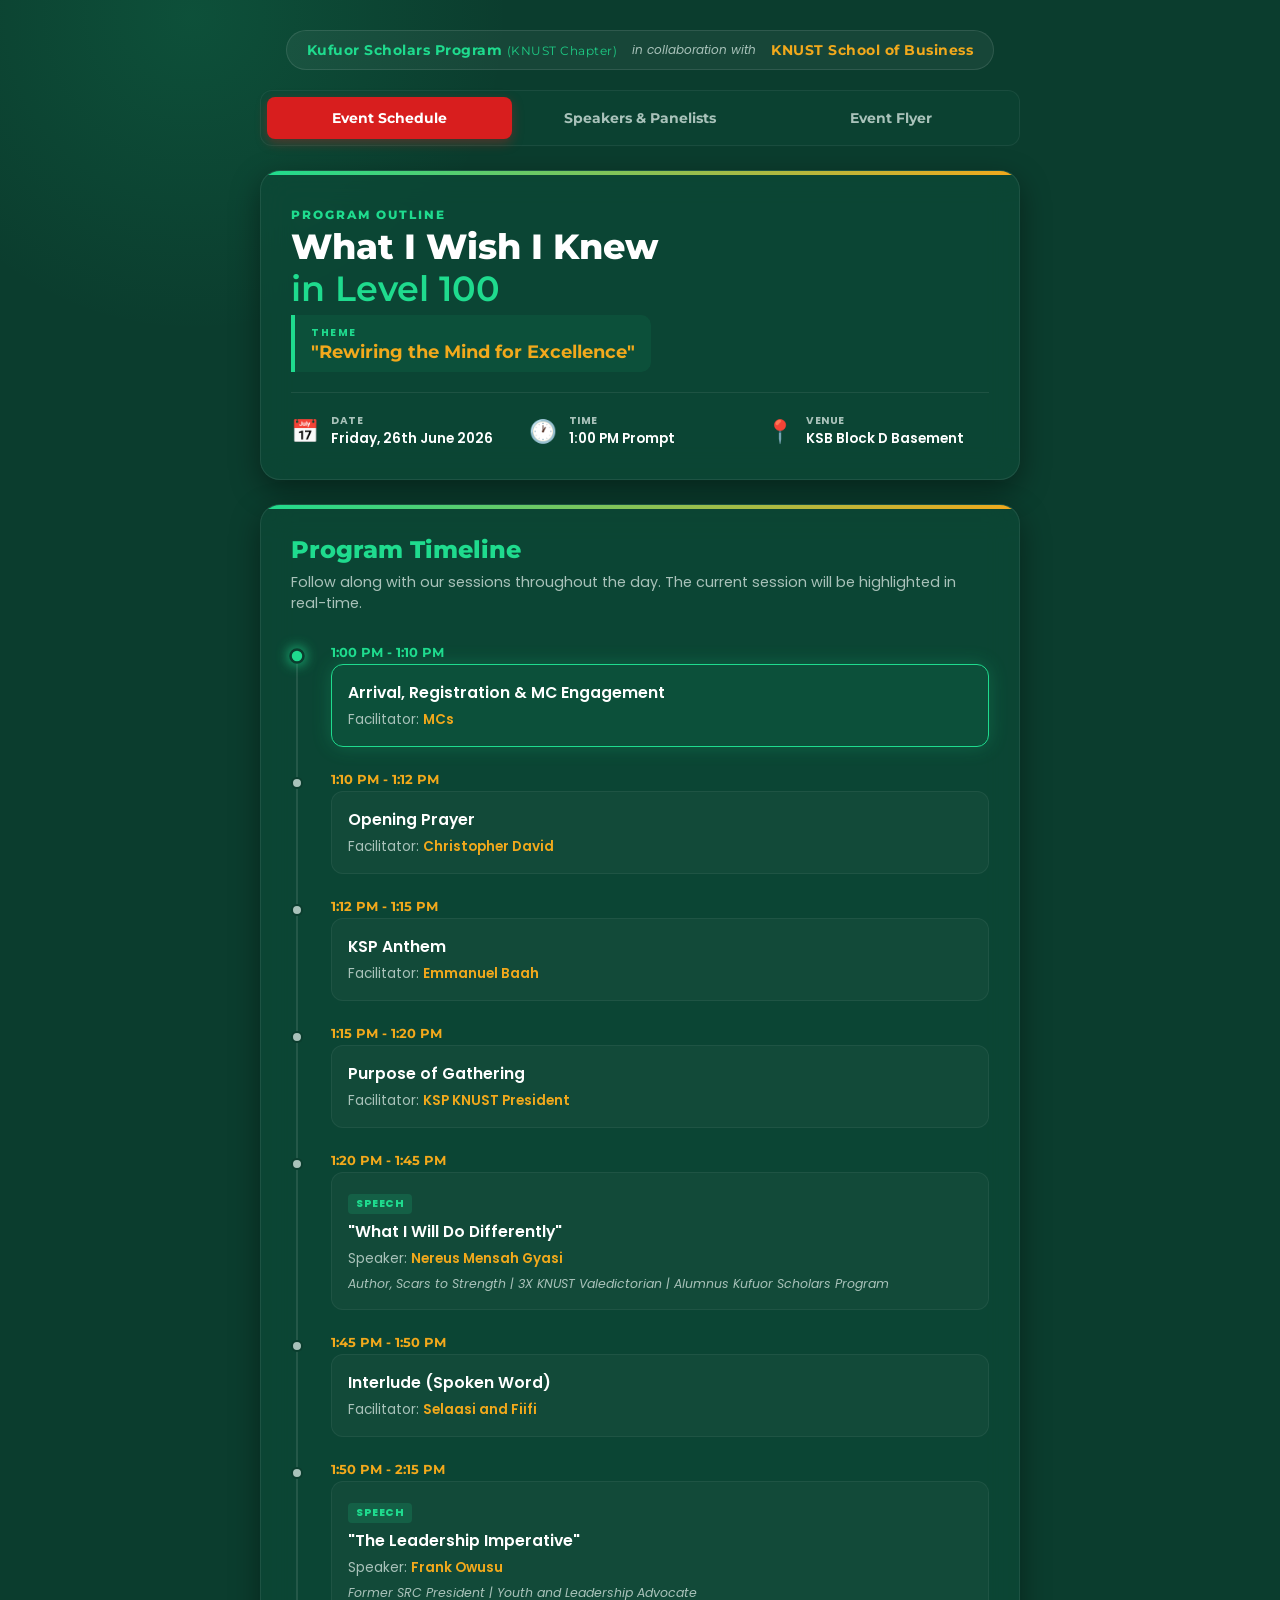
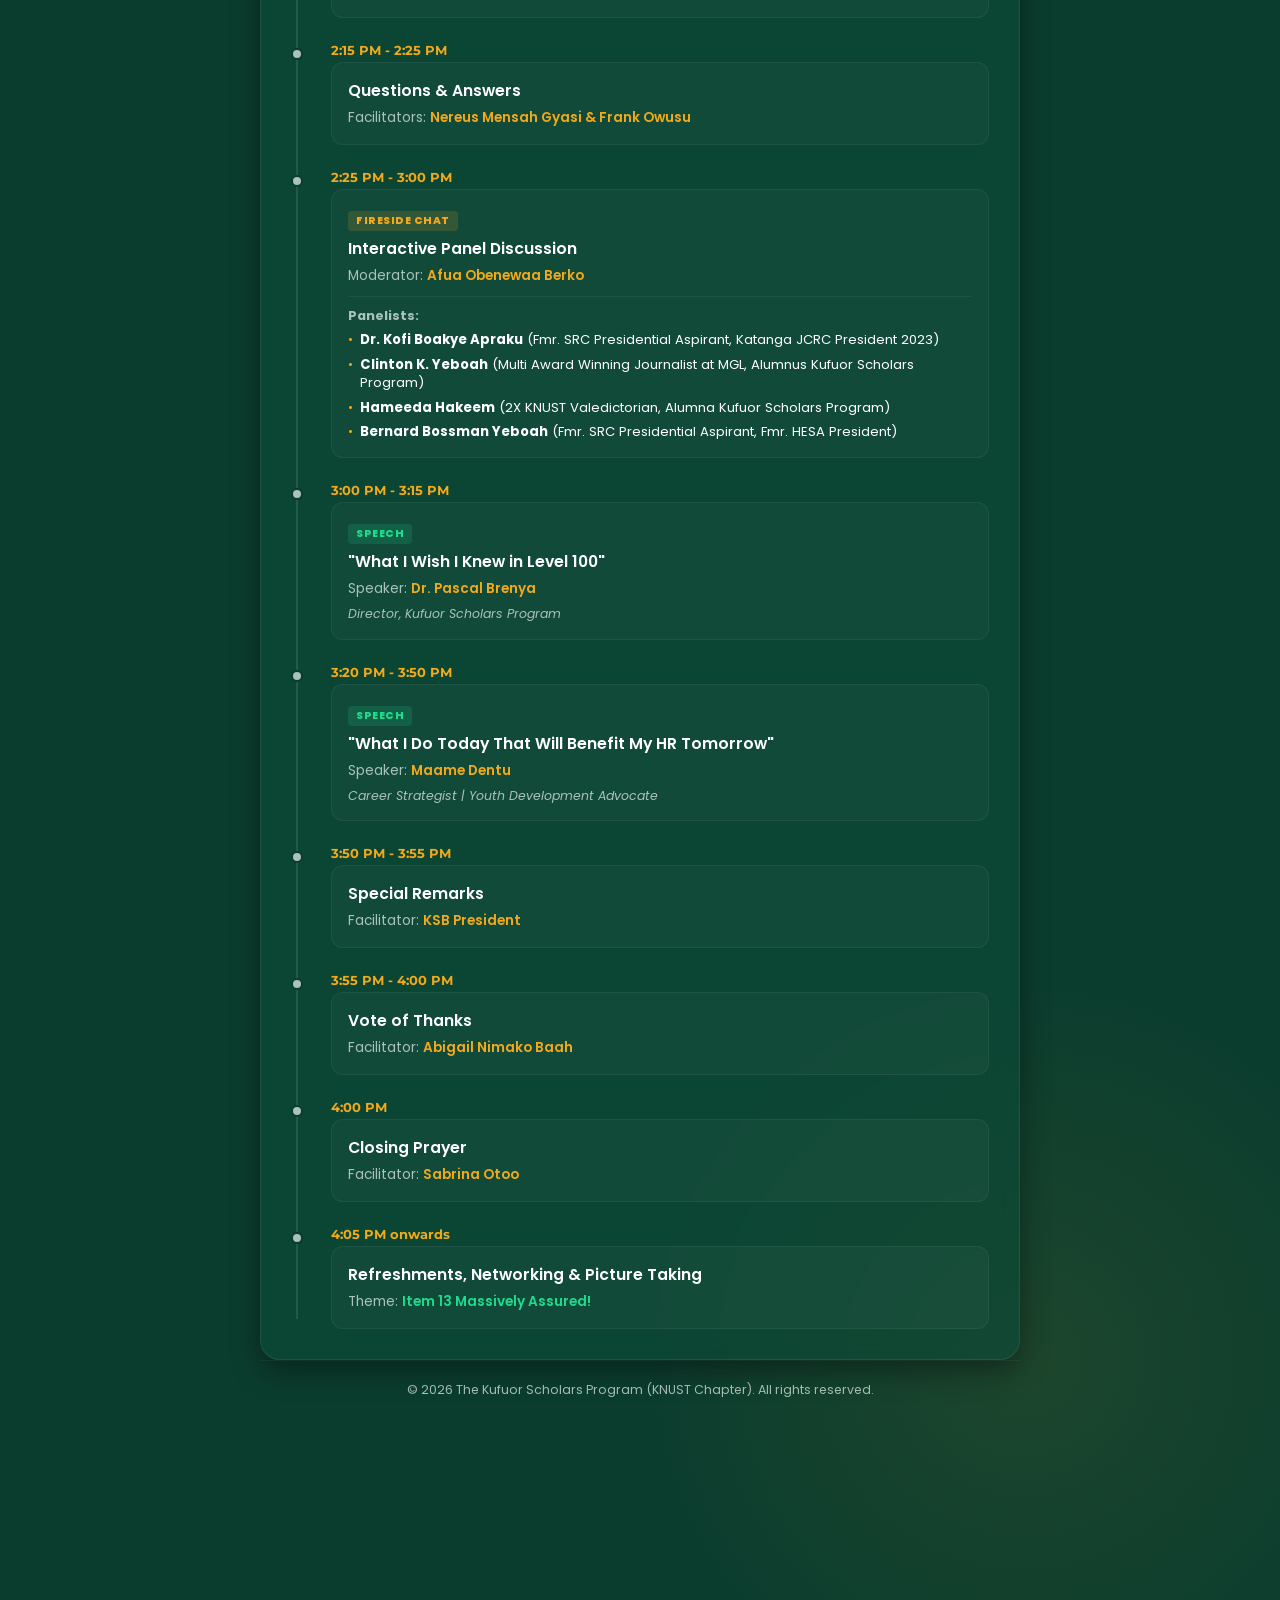
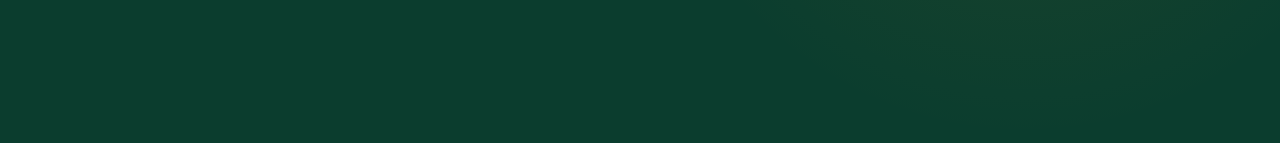
==== program-outline/index.html @ 2563c124 "Feat: build program outline schedule page inside program-outline subfolder" ====
<!DOCTYPE html>
<html lang="en">
<head>
  <meta charset="UTF-8">
  <meta name="viewport" content="width=device-width, initial-scale=1.0">
  <title>Program Outline | What I Wish I Knew in Level 100</title>
  
  <!-- Google Fonts -->
  <link rel="preconnect" href="https://fonts.googleapis.com">
  <link rel="preconnect" href="https://fonts.gstatic.com" crossorigin>
  <link href="https://fonts.googleapis.com/css2?family=Montserrat:ital,wght@0,100..900;1,100..900&family=Poppins:ital,wght@0,100..900;1,100..900&display=swap" rel="stylesheet">
  
  <!-- CSS Stylesheet -->
  <link rel="stylesheet" href="style.css">
</head>
<body>

  <!-- Decorative background elements -->
  <div class="bg-glow-1"></div>
  <div class="bg-glow-2"></div>

  <div class="app-container">
    
    <!-- Header Branding -->
    <header class="main-header animate-fade-in">
      <div class="organizers">
        <span class="organizer-badge KSP">Kufuor Scholars Program <span class="chapter">(KNUST Chapter)</span></span>
        <span class="collab-separator">in collaboration with</span>
        <span class="organizer-badge KSB">KNUST School of Business</span>
      </div>
    </header>

    <!-- Main Navigation Tabs -->
    <nav class="program-nav animate-fade-in">
      <a href="#schedule" class="nav-tab active" id="tab-schedule">Event Schedule</a>
      <a href="#speakers" class="nav-tab" id="tab-speakers">Speakers &amp; Panelists</a>
      <a href="#flyer" class="nav-tab" id="tab-flyer">Event Flyer</a>
    </nav>

    <main class="content-wrapper">
      
      <!-- ================= SECTION 1: HERO & DETAILS ================= -->
      <section class="hero-card animate-slide-up">
        <div class="hero-content">
          <span class="theme-label">PROGRAM OUTLINE</span>
          <h1 class="event-title">What I Wish I Knew <br><span class="highlight-emerald">in Level 100</span></h1>
          <div class="theme-tag">
            <span class="tag-label">THEME</span>
            <p class="theme-text">"Rewiring the Mind for Excellence"</p>
          </div>
        </div>

        <div class="metadata-bar">
          <div class="meta-item">
            <div class="meta-icon">📅</div>
            <div class="meta-text">
              <span class="meta-label">DATE</span>
              <span class="meta-value">Friday, 26th June 2026</span>
            </div>
          </div>
          <div class="meta-item">
            <div class="meta-icon">🕐</div>
            <div class="meta-text">
              <span class="meta-label">TIME</span>
              <span class="meta-value">1:00 PM Prompt</span>
            </div>
          </div>
          <div class="meta-item">
            <div class="meta-icon">📍</div>
            <div class="meta-text">
              <span class="meta-label">VENUE</span>
              <span class="meta-value">KSB Block D Basement</span>
            </div>
          </div>
        </div>
      </section>

      <!-- ================= SECTION 2: SCHEDULE TIMELINE ================= -->
      <section id="schedule" class="section-card animate-slide-up">
        <h2 class="section-heading">Program Timeline</h2>
        <p class="section-subheading">Follow along with our sessions throughout the day. The current session will be highlighted in real-time.</p>
        
        <div class="timeline">
          <!-- Session 1 -->
          <div class="timeline-item" data-start="13:00" data-end="13:10">
            <div class="timeline-time">1:00 PM - 1:10 PM</div>
            <div class="timeline-badge"></div>
            <div class="timeline-content">
              <h3 class="activity-title">Arrival, Registration &amp; MC Engagement</h3>
              <p class="facilitator">Facilitator: <span class="highlight-gold">MCs</span></p>
            </div>
          </div>

          <!-- Session 2 -->
          <div class="timeline-item" data-start="13:10" data-end="13:12">
            <div class="timeline-time">1:10 PM - 1:12 PM</div>
            <div class="timeline-badge"></div>
            <div class="timeline-content">
              <h3 class="activity-title">Opening Prayer</h3>
              <p class="facilitator">Facilitator: <span class="highlight-gold">Christopher David</span></p>
            </div>
          </div>

          <!-- Session 3 -->
          <div class="timeline-item" data-start="13:12" data-end="13:15">
            <div class="timeline-time">1:12 PM - 1:15 PM</div>
            <div class="timeline-badge"></div>
            <div class="timeline-content">
              <h3 class="activity-title">KSP Anthem</h3>
              <p class="facilitator">Facilitator: <span class="highlight-gold">Emmanuel Baah</span></p>
            </div>
          </div>

          <!-- Session 4 -->
          <div class="timeline-item" data-start="13:15" data-end="13:20">
            <div class="timeline-time">1:15 PM - 1:20 PM</div>
            <div class="timeline-badge"></div>
            <div class="timeline-content">
              <h3 class="activity-title">Purpose of Gathering</h3>
              <p class="facilitator">Facilitator: <span class="highlight-gold">KSP KNUST President</span></p>
            </div>
          </div>

          <!-- Session 5 -->
          <div class="timeline-item speech-session" data-start="13:20" data-end="13:45">
            <div class="timeline-time">1:20 PM - 1:45 PM</div>
            <div class="timeline-badge badge-speech"></div>
            <div class="timeline-content">
              <span class="session-category">SPEECH</span>
              <h3 class="activity-title">"What I Will Do Differently"</h3>
              <p class="facilitator">Speaker: <span class="highlight-gold">Nereus Mensah Gyasi</span></p>
              <p class="bio-tag">Author, Scars to Strength | 3X KNUST Valedictorian | Alumnus Kufuor Scholars Program</p>
            </div>
          </div>

          <!-- Session 6 -->
          <div class="timeline-item" data-start="13:45" data-end="13:50">
            <div class="timeline-time">1:45 PM - 1:50 PM</div>
            <div class="timeline-badge"></div>
            <div class="timeline-content">
              <h3 class="activity-title">Interlude (Spoken Word)</h3>
              <p class="facilitator">Facilitator: <span class="highlight-gold">Selaasi and Fiifi</span></p>
            </div>
          </div>

          <!-- Session 7 -->
          <div class="timeline-item speech-session" data-start="13:50" data-end="14:15">
            <div class="timeline-time">1:50 PM - 2:15 PM</div>
            <div class="timeline-badge badge-speech"></div>
            <div class="timeline-content">
              <span class="session-category">SPEECH</span>
              <h3 class="activity-title">"The Leadership Imperative"</h3>
              <p class="facilitator">Speaker: <span class="highlight-gold">Frank Owusu</span></p>
              <p class="bio-tag">Former SRC President | Youth and Leadership Advocate</p>
            </div>
          </div>

          <!-- Session 8 -->
          <div class="timeline-item" data-start="14:15" data-end="14:25">
            <div class="timeline-time">2:15 PM - 2:25 PM</div>
            <div class="timeline-badge"></div>
            <div class="timeline-content">
              <h3 class="activity-title">Questions &amp; Answers</h3>
              <p class="facilitator">Facilitators: <span class="highlight-gold">Nereus Mensah Gyasi &amp; Frank Owusu</span></p>
            </div>
          </div>

          <!-- Session 9 -->
          <div class="timeline-item panel-session" data-start="14:25" data-end="15:00">
            <div class="timeline-time">2:25 PM - 3:00 PM</div>
            <div class="timeline-badge badge-panel"></div>
            <div class="timeline-content">
              <span class="session-category">FIRESIDE CHAT</span>
              <h3 class="activity-title">Interactive Panel Discussion</h3>
              <p class="facilitator">Moderator: <span class="highlight-gold">Afua Obenewaa Berko</span></p>
              
              <div class="panelists-list">
                <span class="panel-header">Panelists:</span>
                <ul>
                  <li><strong>Dr. Kofi Boakye Apraku</strong> (Fmr. SRC Presidential Aspirant, Katanga JCRC President 2023)</li>
                  <li><strong>Clinton K. Yeboah</strong> (Multi Award Winning Journalist at MGL, Alumnus Kufuor Scholars Program)</li>
                  <li><strong>Hameeda Hakeem</strong> (2X KNUST Valedictorian, Alumna Kufuor Scholars Program)</li>
                  <li><strong>Bernard Bossman Yeboah</strong> (Fmr. SRC Presidential Aspirant, Fmr. HESA President)</li>
                </ul>
              </div>
            </div>
          </div>

          <!-- Session 10 -->
          <div class="timeline-item speech-session" data-start="15:00" data-end="15:15">
            <div class="timeline-time">3:00 PM - 3:15 PM</div>
            <div class="timeline-badge badge-speech"></div>
            <div class="timeline-content">
              <span class="session-category">SPEECH</span>
              <h3 class="activity-title">"What I Wish I Knew in Level 100"</h3>
              <p class="facilitator">Speaker: <span class="highlight-gold">Dr. Pascal Brenya</span></p>
              <p class="bio-tag">Director, Kufuor Scholars Program</p>
            </div>
          </div>

          <!-- Session 11 -->
          <div class="timeline-item speech-session" data-start="15:20" data-end="15:50">
            <div class="timeline-time">3:20 PM - 3:50 PM</div>
            <div class="timeline-badge badge-speech"></div>
            <div class="timeline-content">
              <span class="session-category">SPEECH</span>
              <h3 class="activity-title">"What I Do Today That Will Benefit My HR Tomorrow"</h3>
              <p class="facilitator">Speaker: <span class="highlight-gold">Maame Dentu</span></p>
              <p class="bio-tag">Career Strategist | Youth Development Advocate</p>
            </div>
          </div>

          <!-- Session 12 -->
          <div class="timeline-item" data-start="15:50" data-end="15:55">
            <div class="timeline-time">3:50 PM - 3:55 PM</div>
            <div class="timeline-badge"></div>
            <div class="timeline-content">
              <h3 class="activity-title">Special Remarks</h3>
              <p class="facilitator">Facilitator: <span class="highlight-gold">KSB President</span></p>
            </div>
          </div>

          <!-- Session 13 -->
          <div class="timeline-item" data-start="15:55" data-end="16:00">
            <div class="timeline-time">3:55 PM - 4:00 PM</div>
            <div class="timeline-badge"></div>
            <div class="timeline-content">
              <h3 class="activity-title">Vote of Thanks</h3>
              <p class="facilitator">Facilitator: <span class="highlight-gold">Abigail Nimako Baah</span></p>
            </div>
          </div>

          <!-- Session 14 -->
          <div class="timeline-item" data-start="16:00" data-end="16:05">
            <div class="timeline-time">4:00 PM</div>
            <div class="timeline-badge"></div>
            <div class="timeline-content">
              <h3 class="activity-title">Closing Prayer</h3>
              <p class="facilitator">Facilitator: <span class="highlight-gold">Sabrina Otoo</span></p>
            </div>
          </div>

          <!-- Session 15 -->
          <div class="timeline-item" data-start="16:05" data-end="17:30">
            <div class="timeline-time">4:05 PM onwards</div>
            <div class="timeline-badge badge-social"></div>
            <div class="timeline-content">
              <h3 class="activity-title">Refreshments, Networking &amp; Picture Taking</h3>
              <p class="facilitator">Theme: <span class="highlight-emerald">Item 13 Massively Assured!</span></p>
            </div>
          </div>
        </div>
      </section>

      <!-- ================= SECTION 3: SPEAKERS & PANELISTS ================= -->
      <section id="speakers" class="section-card hidden animate-slide-up">
        <h2 class="section-heading">Featured Speakers</h2>
        <div class="speakers-grid">
          <!-- Speaker 1 -->
          <div class="speaker-card">
            <div class="avatar-placeholder">DP</div>
            <div class="speaker-info">
              <h3>Dr. Pascal Brenya</h3>
              <p class="speaker-title">Director, Kufuor Scholars Program</p>
            </div>
          </div>

          <!-- Speaker 2 -->
          <div class="speaker-card">
            <div class="avatar-placeholder">MD</div>
            <div class="speaker-info">
              <h3>Maame Dentu</h3>
              <p class="speaker-title">Career Strategist &amp; Youth Development Advocate</p>
            </div>
          </div>

          <!-- Speaker 3 -->
          <div class="speaker-card">
            <div class="avatar-placeholder">NG</div>
            <div class="speaker-info">
              <h3>Nereus Mensah Gyasi</h3>
              <p class="speaker-title">Author, Valedictorian &amp; KSP Alumnus</p>
            </div>
          </div>

          <!-- Speaker 4 -->
          <div class="speaker-card">
            <div class="avatar-placeholder">FO</div>
            <div class="speaker-info">
              <h3>Frank Owusu</h3>
              <p class="speaker-title">Former SRC President &amp; Leadership Advocate</p>
            </div>
          </div>
        </div>

        <h2 class="section-heading" style="margin-top: 40px;">Panelists &amp; Moderator</h2>
        <div class="speakers-grid">
          <!-- Panelist 1 -->
          <div class="speaker-card panelist-card">
            <div class="avatar-placeholder placeholder-gold">AB</div>
            <div class="speaker-info">
              <h3>Afua Obenewaa Berko</h3>
              <p class="speaker-title">Moderator | Fireside Chat</p>
            </div>
          </div>

          <!-- Panelist 2 -->
          <div class="speaker-card panelist-card">
            <div class="avatar-placeholder placeholder-gold">KA</div>
            <div class="speaker-info">
              <h3>Dr. Kofi Boakye Apraku</h3>
              <p class="speaker-title">Panelist | Fmr. SRC Presidential Aspirant</p>
            </div>
          </div>

          <!-- Panelist 3 -->
          <div class="speaker-card panelist-card">
            <div class="avatar-placeholder placeholder-gold">CY</div>
            <div class="speaker-info">
              <h3>Clinton K. Yeboah</h3>
              <p class="speaker-title">Panelist | Journalist &amp; KSP Alumnus</p>
            </div>
          </div>

          <!-- Panelist 4 -->
          <div class="speaker-card panelist-card">
            <div class="avatar-placeholder placeholder-gold">HH</div>
            <div class="speaker-info">
              <h3>Hameeda Hakeem</h3>
              <p class="speaker-title">Panelist | Valedictorian &amp; KSP Alumna</p>
            </div>
          </div>

          <!-- Panelist 5 -->
          <div class="speaker-card panelist-card">
            <div class="avatar-placeholder placeholder-gold">BY</div>
            <div class="speaker-info">
              <h3>Bernard Bossman Yeboah</h3>
              <p class="speaker-title">Panelist | Fmr. SRC Presidential Aspirant</p>
            </div>
          </div>
        </div>
      </section>

      <!-- ================= SECTION 4: FLYER ================= -->
      <section id="flyer" class="section-card hidden animate-slide-up">
        <h2 class="section-heading">Event Flyer</h2>
        <div class="flyer-display">
          <img src="assets/event-flyer.jpg" alt="Event Flyer - What I Wish I Knew in Level 100" class="flyer-img">
        </div>
      </section>

    </main>

    <!-- Footer -->
    <footer class="main-footer">
      <p>&copy; 2026 The Kufuor Scholars Program (KNUST Chapter). All rights reserved.</p>
    </footer>
  </div>

  <!-- Scripts -->
  <script src="app.js"></script>
</body>
</html>
---- program-outline/style.css ----
/* Style CSS for KSP Program Outline and Schedule */

:root {
  --primary-bg: #0B3D2E;      /* Deep forest green */
  --primary-bg-light: #0d4a38;
  --accent-emerald: #1FDB8E;  /* Emerald / Mint green */
  --accent-gold: #F2A91C;     /* Golden yellow / Amber */
  --accent-red: #D81E1E;      /* Red */
  --text-white: #FFFFFF;
  --text-gray: #A9C2BA;
  --text-dark: #112D24;
  --shadow-premium: 0 10px 30px rgba(0, 0, 0, 0.4);
  --shadow-glow: 0 0 20px rgba(31, 219, 142, 0.2);
  --border-radius-card: 20px;
  --font-title: 'Montserrat', sans-serif;
  --font-body: 'Poppins', sans-serif;
}

* {
  margin: 0;
  padding: 0;
  box-sizing: border-box;
}

body {
  font-family: var(--font-body);
  background-color: var(--primary-bg);
  color: var(--text-white);
  min-height: 100vh;
  position: relative;
  overflow-x: hidden;
  display: flex;
  flex-direction: column;
}

/* Background Glow Effects */
.bg-glow-1 {
  position: absolute;
  top: -10%;
  left: -10%;
  width: 50vw;
  height: 50vw;
  background: radial-gradient(circle, rgba(31, 219, 142, 0.12) 0%, rgba(11, 61, 46, 0) 70%);
  pointer-events: none;
  z-index: 0;
}

.bg-glow-2 {
  position: absolute;
  bottom: -10%;
  right: -10%;
  width: 60vw;
  height: 60vw;
  background: radial-gradient(circle, rgba(242, 169, 28, 0.08) 0%, rgba(11, 61, 46, 0) 70%);
  pointer-events: none;
  z-index: 0;
}

/* App Container */
.app-container {
  width: 100%;
  max-width: 800px;
  margin: 0 auto;
  padding: 20px;
  display: flex;
  flex-direction: column;
  flex-grow: 1;
  position: relative;
  z-index: 1;
}

/* Header Branding */
.main-header {
  padding: 10px 0 20px;
  text-align: center;
}

.organizers {
  display: inline-flex;
  align-items: center;
  justify-content: center;
  flex-wrap: wrap;
  gap: 10px;
  background: rgba(255, 255, 255, 0.05);
  border: 1px solid rgba(255, 255, 255, 0.1);
  padding: 10px 20px;
  border-radius: 50px;
  backdrop-filter: blur(10px);
}

.organizer-badge {
  font-family: var(--font-title);
  font-weight: 700;
  font-size: 0.85rem;
  letter-spacing: 0.5px;
}

.organizer-badge.KSP {
  color: var(--accent-emerald);
}

.organizer-badge .chapter {
  font-weight: 400;
  font-size: 0.75rem;
  opacity: 0.9;
}

.organizer-badge.KSB {
  color: var(--accent-gold);
}

.collab-separator {
  font-size: 0.75rem;
  color: var(--text-gray);
  font-style: italic;
  padding: 0 5px;
}

/* Program Navigation Tabs */
.program-nav {
  display: flex;
  background: rgba(13, 74, 56, 0.4);
  border: 1px solid rgba(255, 255, 255, 0.06);
  border-radius: 12px;
  padding: 6px;
  margin-bottom: 24px;
  gap: 6px;
}

.nav-tab {
  flex: 1;
  text-align: center;
  padding: 12px 10px;
  text-decoration: none;
  color: var(--text-gray);
  font-family: var(--font-title);
  font-weight: 700;
  font-size: 0.88rem;
  border-radius: 8px;
  transition: all 0.3s ease;
}

.nav-tab:hover {
  color: var(--text-white);
  background: rgba(255, 255, 255, 0.04);
}

.nav-tab.active {
  color: var(--text-white);
  background: var(--accent-red);
  box-shadow: 0 4px 12px rgba(216, 30, 30, 0.35);
}

/* Content Wrapper */
.content-wrapper {
  display: flex;
  flex-direction: column;
  gap: 24px;
}

/* Base Cards */
.hero-card,
.section-card {
  background: rgba(13, 74, 56, 0.65);
  border: 1px solid rgba(255, 255, 255, 0.08);
  border-radius: var(--border-radius-card);
  padding: 30px;
  box-shadow: var(--shadow-premium);
  backdrop-filter: blur(16px);
  position: relative;
  overflow: hidden;
}

.hero-card::before,
.section-card::before {
  content: '';
  position: absolute;
  top: 0;
  left: 0;
  width: 100%;
  height: 4px;
  background: linear-gradient(90deg, var(--accent-emerald), var(--accent-gold));
}

/* Hero Content */
.hero-card {
  display: flex;
  flex-direction: column;
  gap: 20px;
}

.theme-label {
  font-family: var(--font-title);
  font-size: 0.75rem;
  font-weight: 800;
  color: var(--accent-emerald);
  letter-spacing: 2px;
}

.event-title {
  font-family: var(--font-title);
  font-weight: 800;
  font-size: 2.2rem;
  line-height: 1.2;
  color: var(--text-white);
}

.highlight-emerald {
  color: var(--accent-emerald);
}

.theme-tag {
  display: inline-flex;
  flex-direction: column;
  background: rgba(31, 219, 142, 0.08);
  border-left: 4px solid var(--accent-emerald);
  padding: 10px 16px;
  border-radius: 0 10px 10px 0;
  margin-top: 5px;
}

.tag-label {
  font-size: 0.65rem;
  font-weight: 700;
  color: var(--accent-emerald);
  letter-spacing: 1.5px;
}

.theme-text {
  font-family: var(--font-title);
  font-weight: 700;
  font-size: 1.1rem;
  color: var(--accent-gold);
}

/* Metadata Bar */
.metadata-bar {
  display: grid;
  grid-template-columns: repeat(3, 1fr);
  gap: 15px;
  border-top: 1px solid rgba(255, 255, 255, 0.08);
  padding-top: 20px;
}

.meta-item {
  display: flex;
  align-items: center;
  gap: 12px;
}

.meta-icon {
  font-size: 1.4rem;
}

.meta-text {
  display: flex;
  flex-direction: column;
}

.meta-label {
  font-size: 0.65rem;
  color: var(--text-gray);
  font-weight: 700;
  letter-spacing: 0.5px;
}

.meta-value {
  font-size: 0.85rem;
  font-weight: 600;
}

/* Section Headings */
.section-heading {
  font-family: var(--font-title);
  font-size: 1.5rem;
  color: var(--accent-emerald);
  margin-bottom: 8px;
  font-weight: 800;
}

.section-subheading {
  color: var(--text-gray);
  font-size: 0.9rem;
  margin-bottom: 30px;
}

/* Timeline Layout */
.timeline {
  position: relative;
  padding-left: 20px;
}

.timeline::before {
  content: '';
  position: absolute;
  left: 5px;
  top: 10px;
  bottom: 10px;
  width: 2px;
  background: rgba(255, 255, 255, 0.1);
}

.timeline-item {
  position: relative;
  padding-bottom: 24px;
  padding-left: 20px;
}

.timeline-item:last-child {
  padding-bottom: 0;
}

.timeline-badge {
  position: absolute;
  left: -20px;
  top: 6px;
  width: 12px;
  height: 12px;
  border-radius: 50%;
  background: var(--text-gray);
  border: 2px solid var(--primary-bg);
  transition: all 0.3s ease;
  z-index: 2;
}

.timeline-time {
  font-family: var(--font-title);
  font-weight: 700;
  font-size: 0.82rem;
  color: var(--accent-gold);
  margin-bottom: 4px;
}

.timeline-content {
  background: rgba(255, 255, 255, 0.03);
  border: 1px solid rgba(255, 255, 255, 0.05);
  border-radius: 12px;
  padding: 16px;
  transition: all 0.3s ease;
}

.activity-title {
  font-size: 0.98rem;
  font-weight: 600;
  margin-bottom: 6px;
}

.facilitator {
  font-size: 0.85rem;
  color: var(--text-gray);
}

.highlight-gold {
  color: var(--accent-gold);
  font-weight: 600;
}

.highlight-emerald {
  color: var(--accent-emerald);
  font-weight: 600;
}

/* Active Session Highlighting */
.timeline-item.active .timeline-badge {
  background: var(--accent-emerald);
  box-shadow: 0 0 10px var(--accent-emerald);
  transform: scale(1.3);
}

.timeline-item.active .timeline-content {
  background: rgba(31, 219, 142, 0.08);
  border-color: var(--accent-emerald);
  box-shadow: var(--shadow-glow);
}

.timeline-item.active .timeline-time {
  color: var(--accent-emerald);
}

/* Category Markers */
.session-category {
  display: inline-block;
  font-size: 0.65rem;
  font-weight: 800;
  padding: 2px 8px;
  border-radius: 4px;
  margin-bottom: 6px;
  letter-spacing: 0.5px;
}

.speech-session .session-category {
  background: rgba(31, 219, 142, 0.15);
  color: var(--accent-emerald);
}

.panel-session .session-category {
  background: rgba(242, 169, 28, 0.15);
  color: var(--accent-gold);
}

.bio-tag {
  font-size: 0.78rem;
  color: var(--text-gray);
  margin-top: 6px;
  font-style: italic;
  line-height: 1.4;
}

.panelists-list {
  margin-top: 10px;
  padding-top: 10px;
  border-top: 1px solid rgba(255, 255, 255, 0.05);
}

.panel-header {
  font-size: 0.8rem;
  color: var(--text-gray);
  font-weight: 700;
  display: block;
  margin-bottom: 6px;
}

.panelists-list ul {
  list-style: none;
  padding-left: 0;
  display: flex;
  flex-direction: column;
  gap: 6px;
}

.panelists-list li {
  font-size: 0.82rem;
  line-height: 1.4;
  position: relative;
  padding-left: 12px;
}

.panelists-list li::before {
  content: '•';
  color: var(--accent-gold);
  position: absolute;
  left: 0;
}

/* Speakers & Panelists Grid */
.speakers-grid {
  display: grid;
  grid-template-columns: repeat(2, 1fr);
  gap: 16px;
  margin-bottom: 20px;
}

.speaker-card {
  background: rgba(255, 255, 255, 0.03);
  border: 1px solid rgba(255, 255, 255, 0.05);
  border-radius: 14px;
  padding: 16px;
  display: flex;
  align-items: center;
  gap: 16px;
}

.avatar-placeholder {
  width: 50px;
  height: 50px;
  background: rgba(31, 219, 142, 0.1);
  color: var(--accent-emerald);
  border: 2px solid var(--accent-emerald);
  border-radius: 50%;
  display: flex;
  align-items: center;
  justify-content: center;
  font-family: var(--font-title);
  font-weight: 700;
  font-size: 1.1rem;
  flex-shrink: 0;
}

.placeholder-gold {
  background: rgba(242, 169, 28, 0.1);
  color: var(--accent-gold);
  border-color: var(--accent-gold);
}

.speaker-info {
  display: flex;
  flex-direction: column;
}

.speaker-info h3 {
  font-size: 0.95rem;
  font-weight: 600;
}

.speaker-title {
  font-size: 0.78rem;
  color: var(--text-gray);
  line-height: 1.3;
  margin-top: 2px;
}

/* Flyer Display */
.flyer-display {
  border-radius: 12px;
  overflow: hidden;
  border: 1px solid rgba(255, 255, 255, 0.1);
  box-shadow: var(--shadow-premium);
}

.flyer-img {
  width: 100%;
  height: auto;
  display: block;
}

/* Footer Styling */
.main-footer {
  text-align: center;
  padding: 20px 0;
  color: var(--text-gray);
  font-size: 0.78rem;
  border-top: 1px solid rgba(255, 255, 255, 0.05);
  margin-top: auto;
}

/* Utilities */
.hidden {
  display: none !important;
}

/* Animations */
.animate-fade-in {
  animation: fadeIn 0.6s cubic-bezier(0.16, 1, 0.3, 1) forwards;
}

.animate-slide-up {
  animation: slideUp 0.7s cubic-bezier(0.16, 1, 0.3, 1) forwards;
}

@keyframes fadeIn {
  from { opacity: 0; }
  to { opacity: 1; }
}

@keyframes slideUp {
  from {
    opacity: 0;
    transform: translateY(20px);
  }
  to {
    opacity: 1;
    transform: translateY(0);
  }
}

/* Responsive adjustments */
@media (max-width: 768px) {
  .metadata-bar {
    grid-template-columns: 1fr;
    gap: 12px;
  }
  
  .event-title {
    font-size: 1.85rem;
  }
  
  .speakers-grid {
    grid-template-columns: 1fr;
  }
}
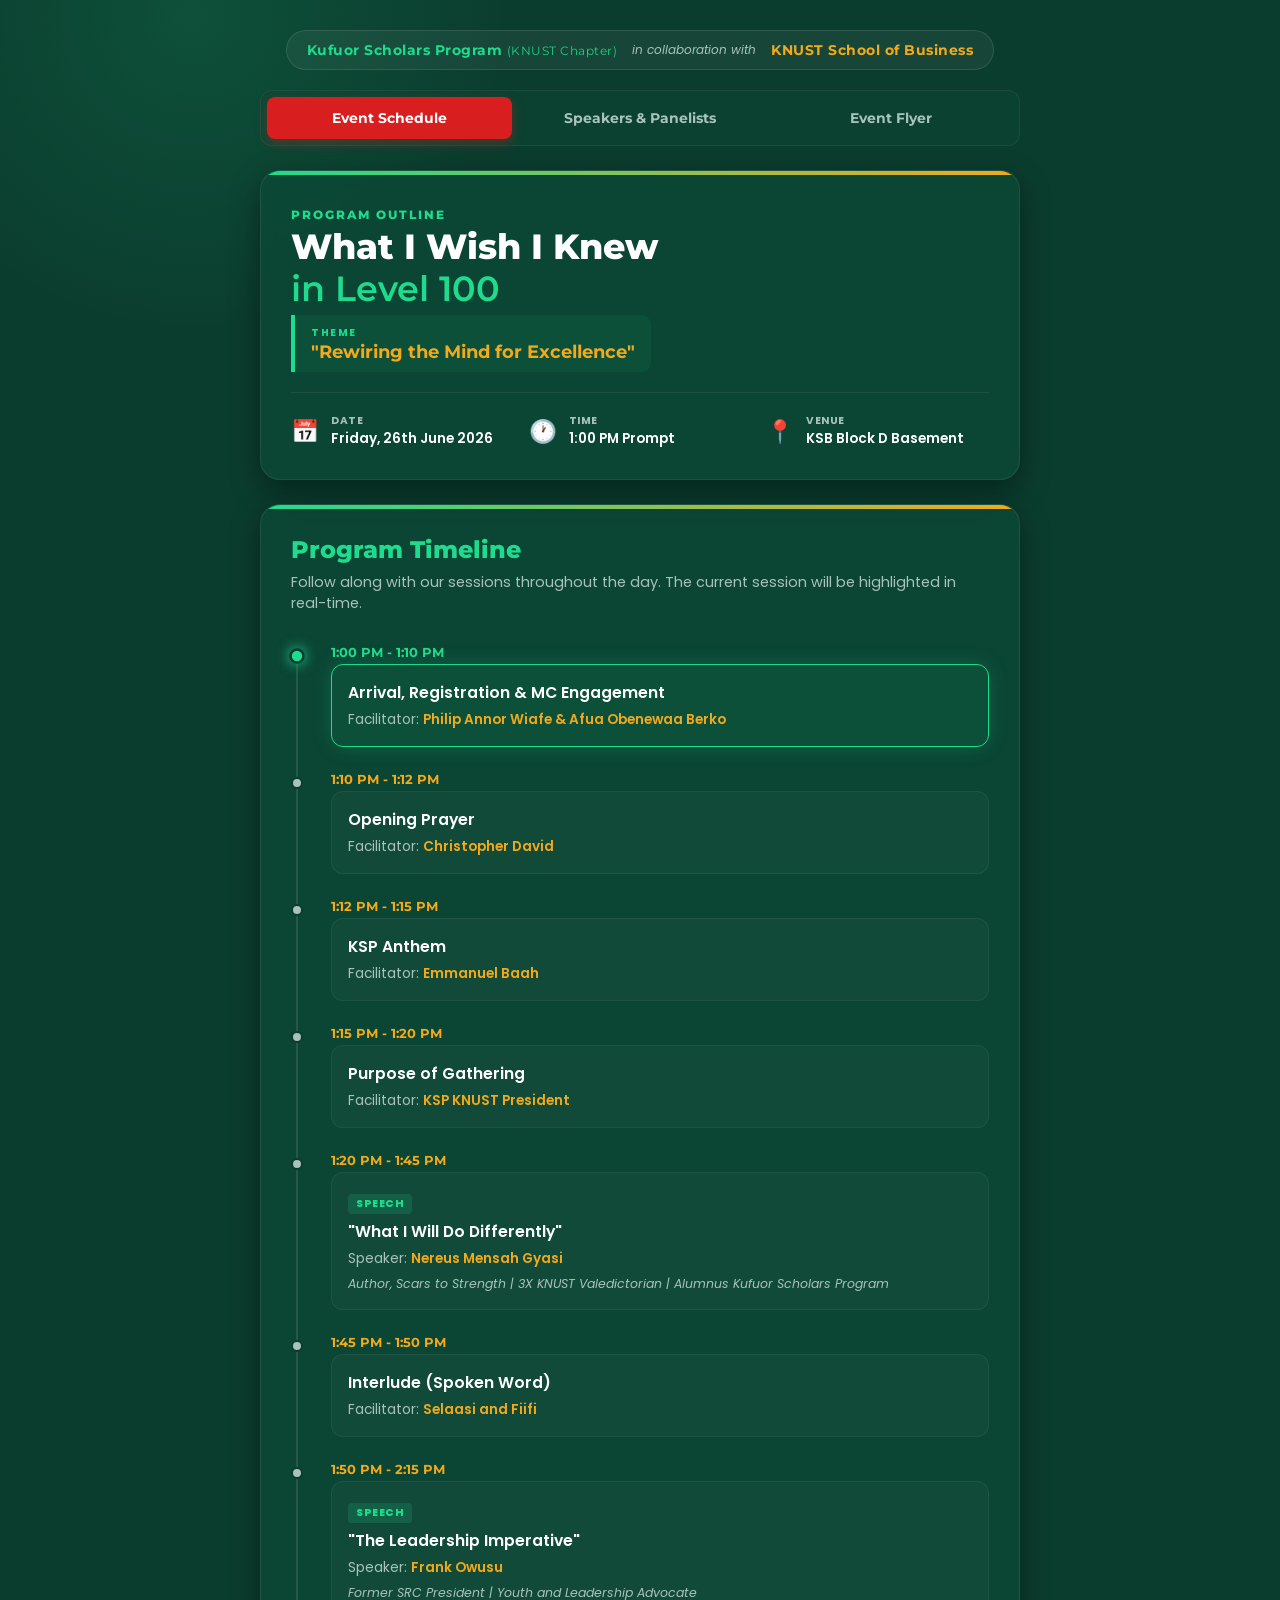
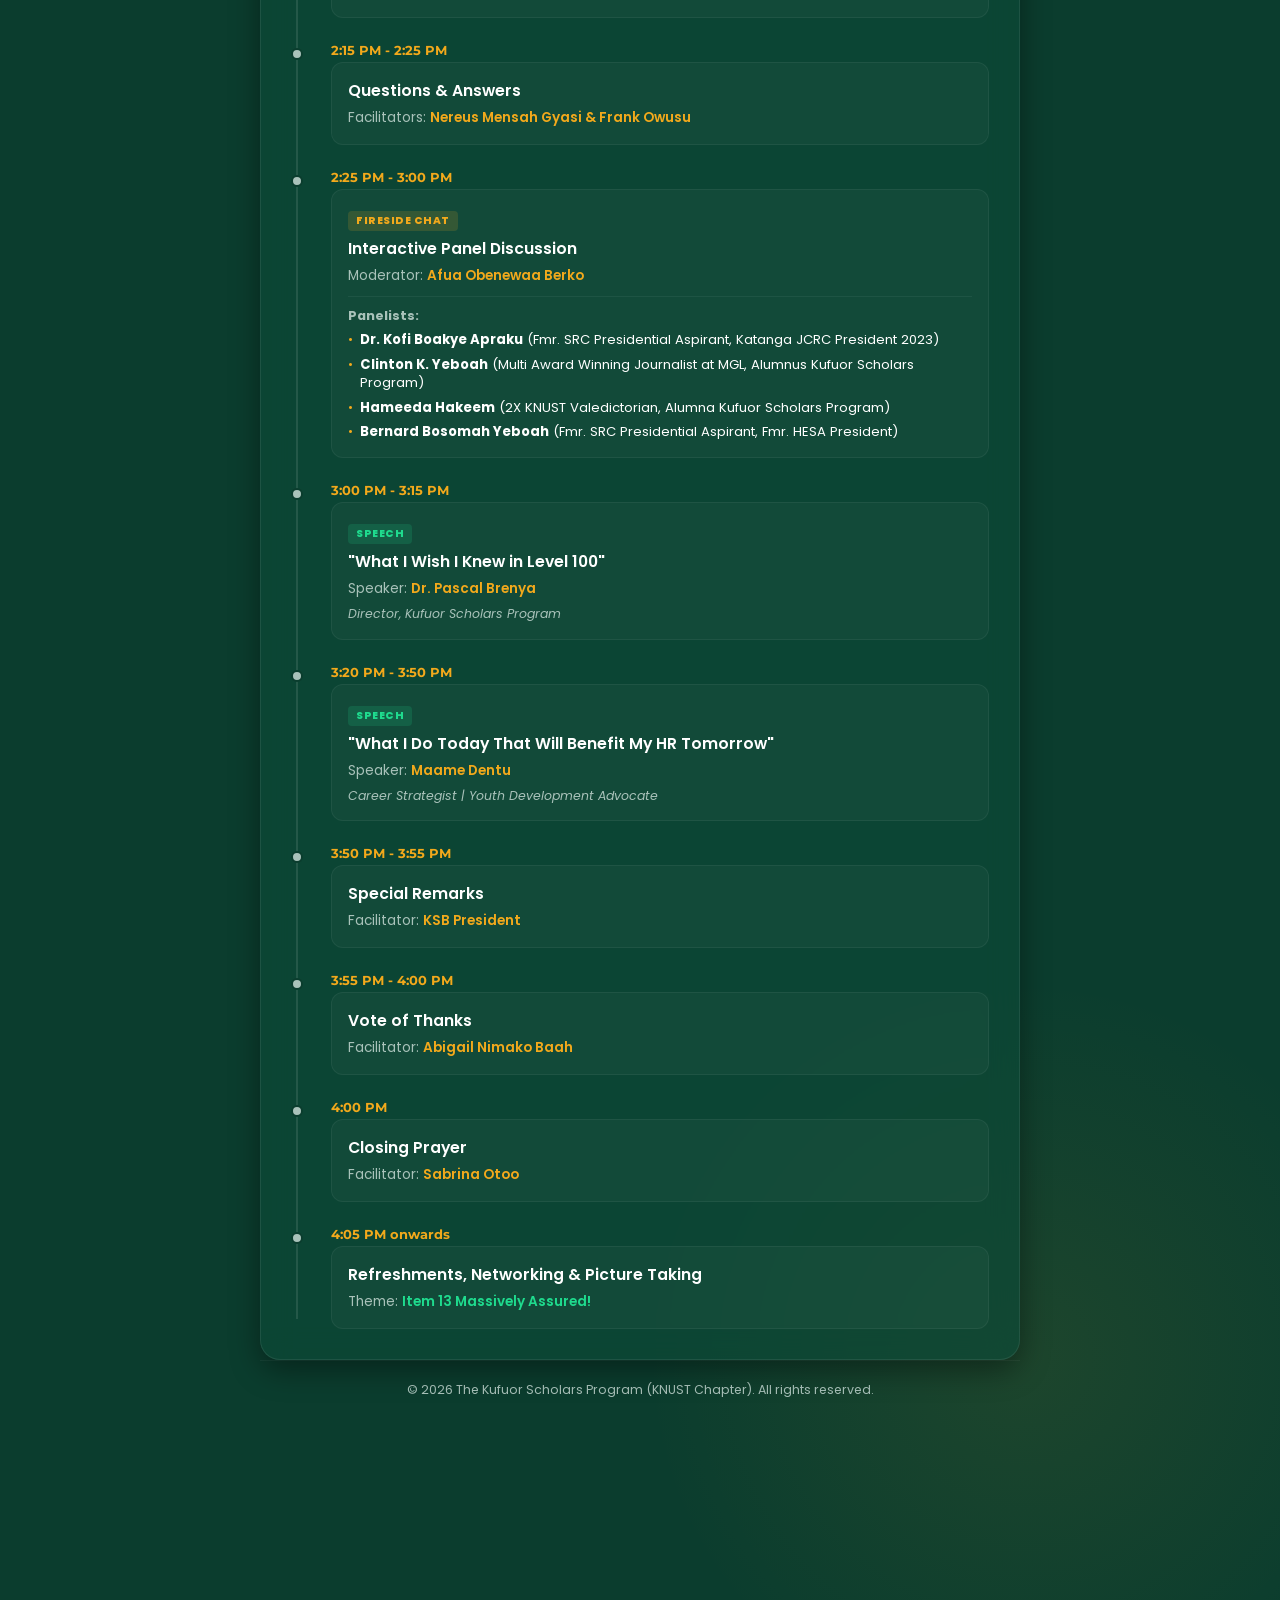
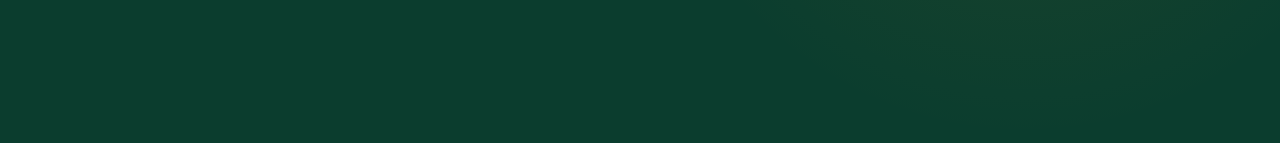
==== commit 5f71838c: "Fix: correct MC names and Bernard Bosomah Yeboah spelling, and update outline flyer to the speakers " ====
--- a/program-outline/index.html
+++ b/program-outline/index.html
@@ -87,7 +87,7 @@
             <div class="timeline-badge"></div>
             <div class="timeline-content">
               <h3 class="activity-title">Arrival, Registration &amp; MC Engagement</h3>
-              <p class="facilitator">Facilitator: <span class="highlight-gold">MCs</span></p>
+              <p class="facilitator">Facilitator: <span class="highlight-gold">Philip Annor Wiafe &amp; Afua Obenewaa Berko</span></p>
             </div>
           </div>
 
@@ -180,7 +180,7 @@
                   <li><strong>Dr. Kofi Boakye Apraku</strong> (Fmr. SRC Presidential Aspirant, Katanga JCRC President 2023)</li>
                   <li><strong>Clinton K. Yeboah</strong> (Multi Award Winning Journalist at MGL, Alumnus Kufuor Scholars Program)</li>
                   <li><strong>Hameeda Hakeem</strong> (2X KNUST Valedictorian, Alumna Kufuor Scholars Program)</li>
-                  <li><strong>Bernard Bossman Yeboah</strong> (Fmr. SRC Presidential Aspirant, Fmr. HESA President)</li>
+                  <li><strong>Bernard Bosomah Yeboah</strong> (Fmr. SRC Presidential Aspirant, Fmr. HESA President)</li>
                 </ul>
               </div>
             </div>
@@ -335,7 +335,7 @@
           <div class="speaker-card panelist-card">
             <div class="avatar-placeholder placeholder-gold">BY</div>
             <div class="speaker-info">
-              <h3>Bernard Bossman Yeboah</h3>
+              <h3>Bernard Bosomah Yeboah</h3>
               <p class="speaker-title">Panelist | Fmr. SRC Presidential Aspirant</p>
             </div>
           </div>
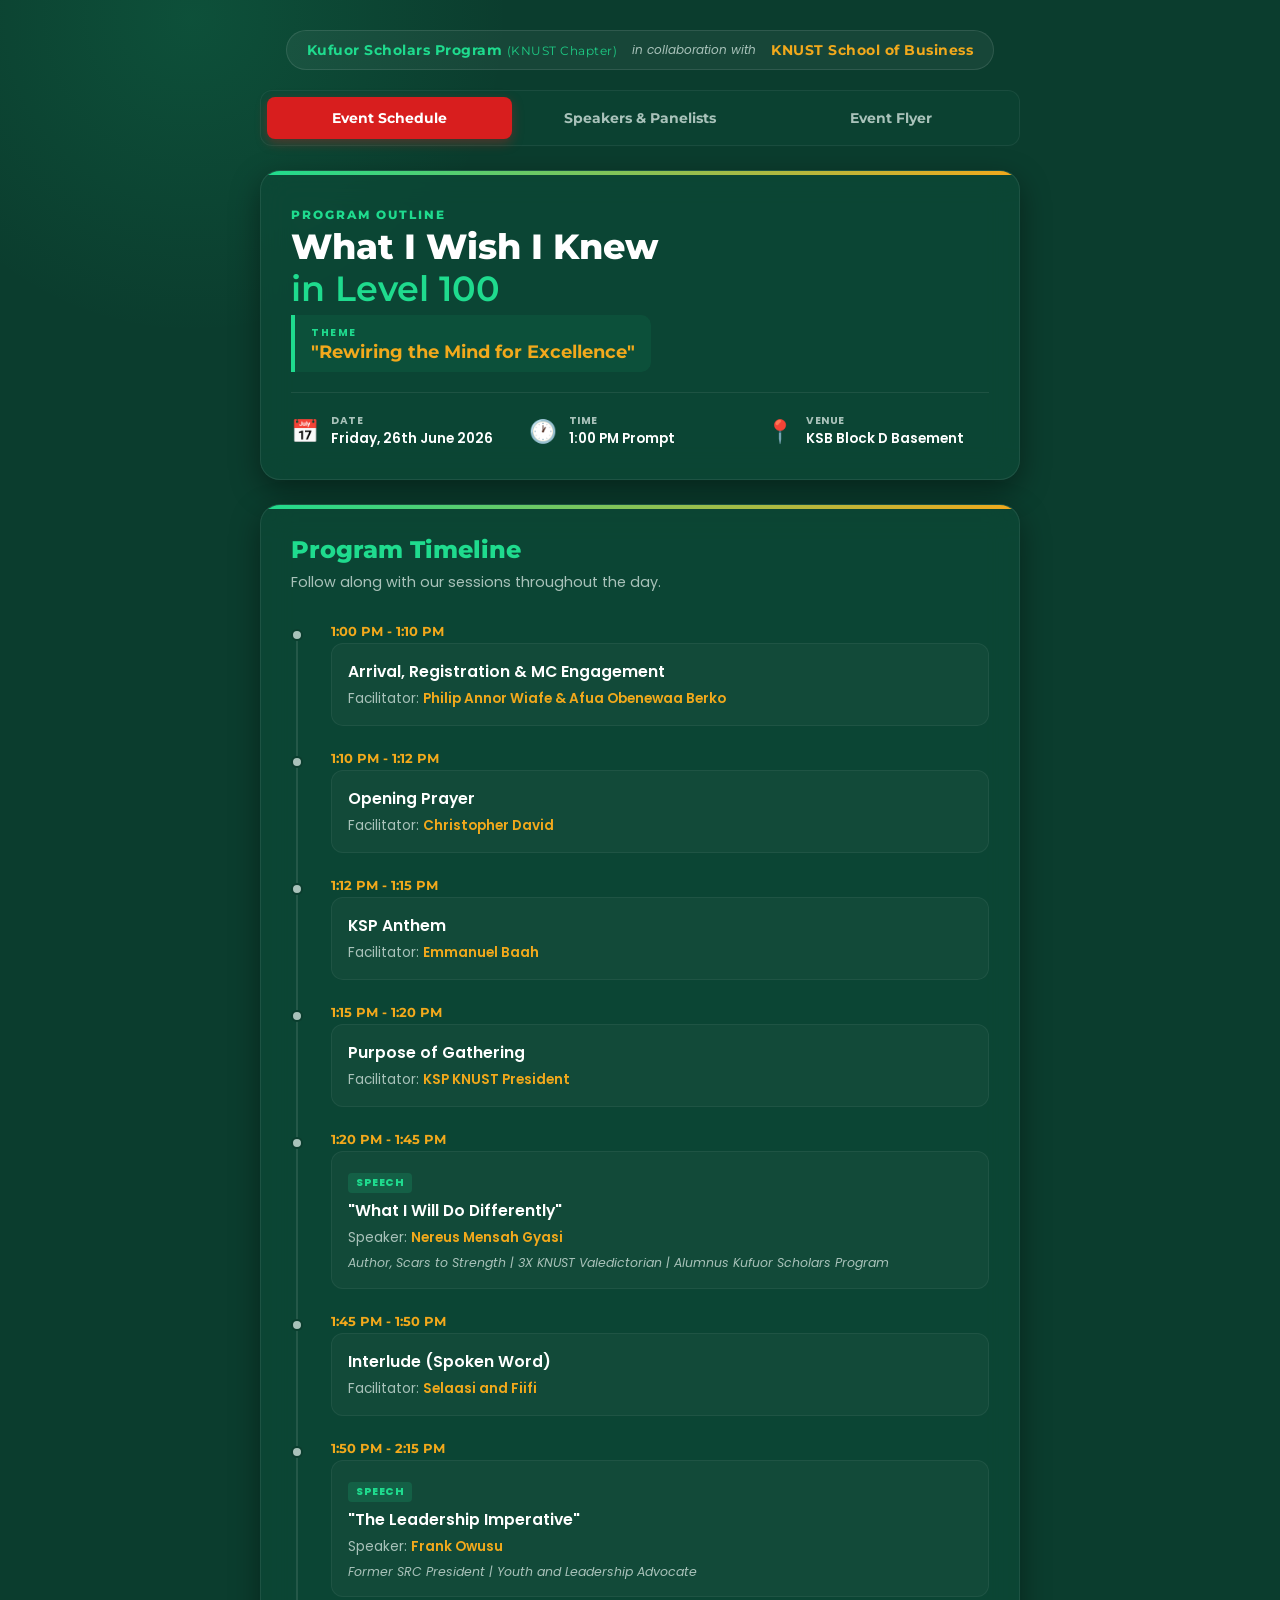
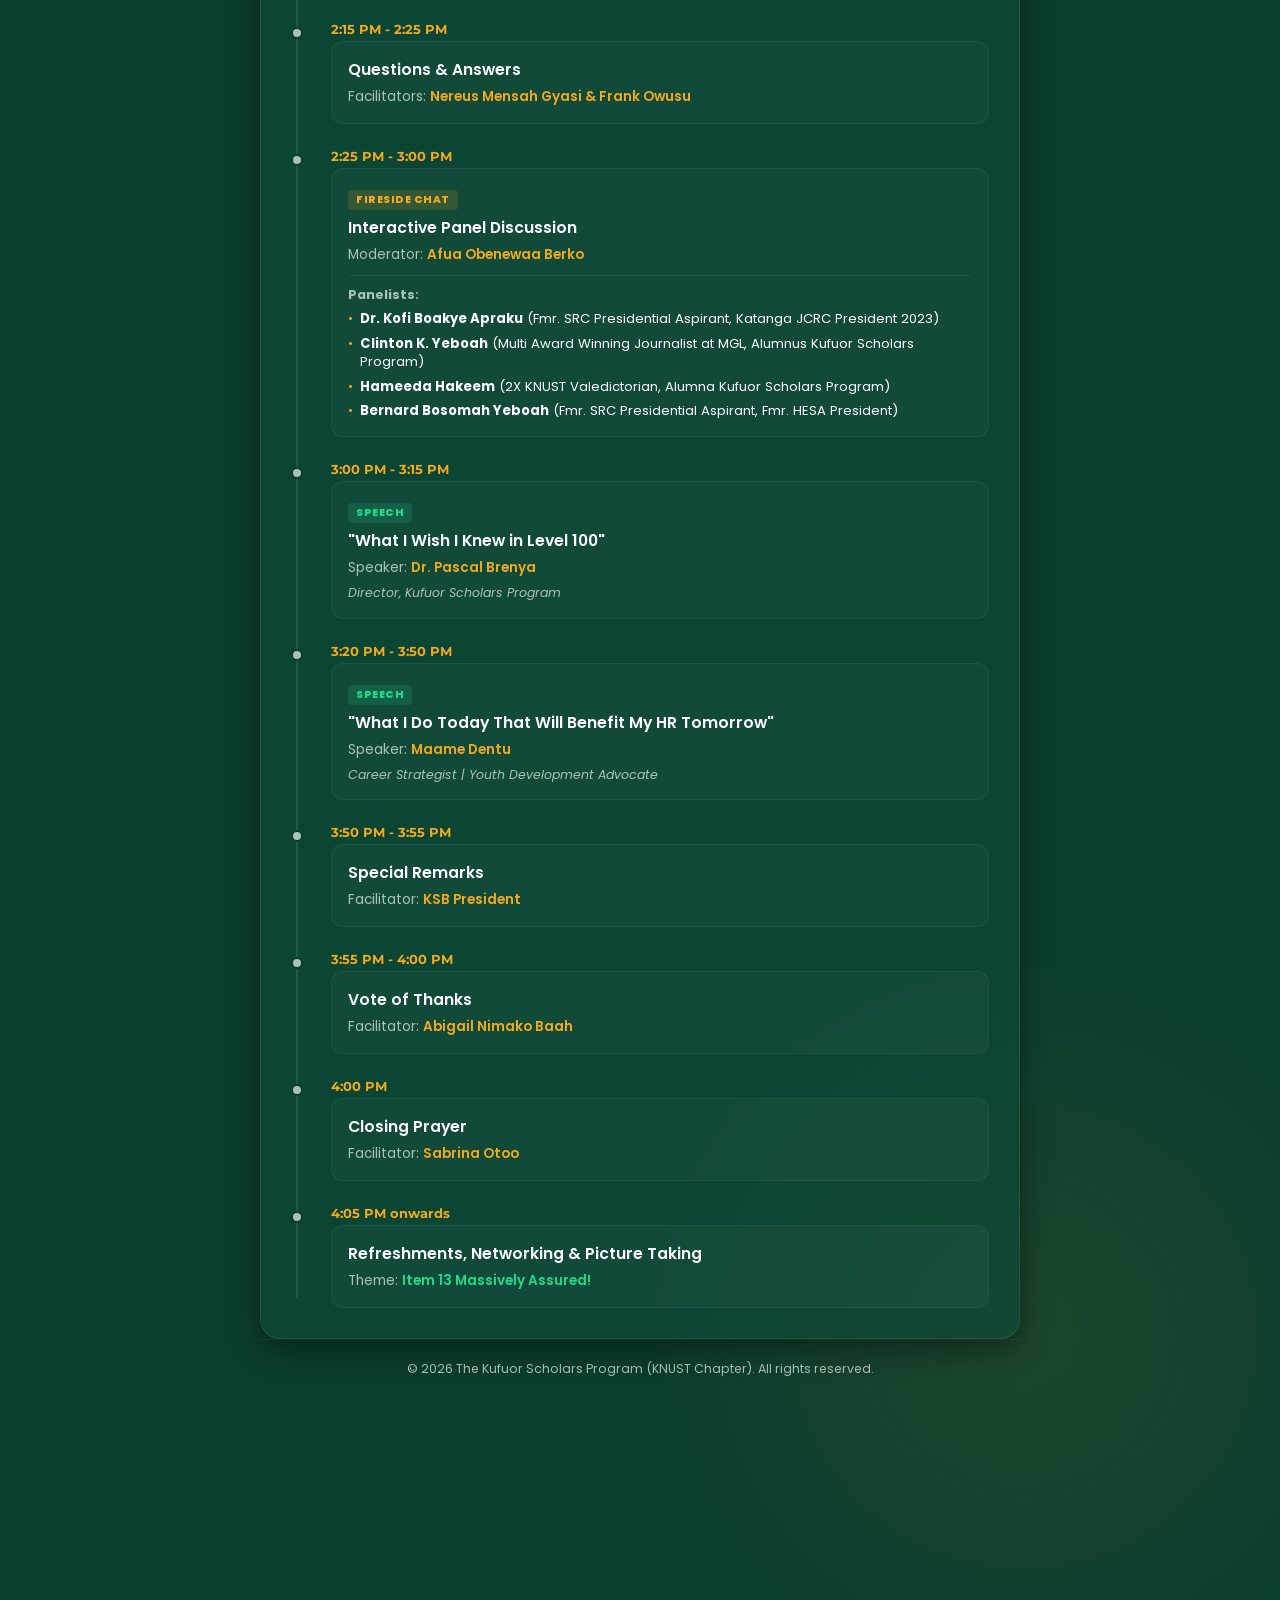
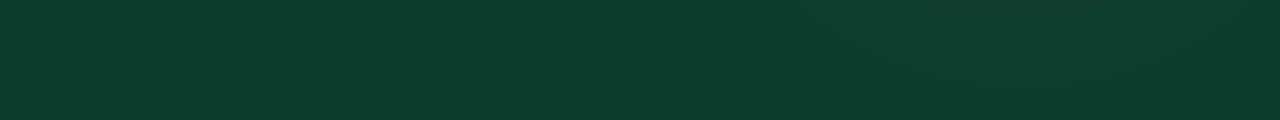
==== commit d2d1ce90: "Fix: replace flyer with the latest version containing phone numbers" ====
--- a/program-outline/index.html
+++ b/program-outline/index.html
@@ -78,7 +78,7 @@
       <!-- ================= SECTION 2: SCHEDULE TIMELINE ================= -->
       <section id="schedule" class="section-card animate-slide-up">
         <h2 class="section-heading">Program Timeline</h2>
-        <p class="section-subheading">Follow along with our sessions throughout the day. The current session will be highlighted in real-time.</p>
+        <p class="section-subheading">Follow along with our sessions throughout the day.</p>
         
         <div class="timeline">
           <!-- Session 1 -->
--- a/program-outline/style.css
+++ b/program-outline/style.css
@@ -284,6 +284,56 @@
   margin-bottom: 30px;
 }
 
+/* Highlight Tracker Control Panel */
+.control-panel {
+  display: flex;
+  justify-content: space-between;
+  align-items: center;
+  background: rgba(255, 255, 255, 0.04);
+  border: 1px solid rgba(255, 255, 255, 0.08);
+  padding: 12px 18px;
+  border-radius: 12px;
+  margin-bottom: 24px;
+}
+
+.control-label {
+  font-family: var(--font-title);
+  font-size: 0.8rem;
+  font-weight: 700;
+  color: var(--text-gray);
+  letter-spacing: 0.5px;
+}
+
+.toggle-container {
+  display: flex;
+  background: rgba(0, 0, 0, 0.25);
+  border-radius: 8px;
+  padding: 3px;
+}
+
+.toggle-btn {
+  background: transparent;
+  border: none;
+  color: var(--text-gray);
+  font-family: var(--font-title);
+  font-weight: 700;
+  font-size: 0.75rem;
+  padding: 6px 14px;
+  border-radius: 6px;
+  cursor: pointer;
+  transition: all 0.2s cubic-bezier(0.25, 0.8, 0.25, 1);
+}
+
+.toggle-btn:hover {
+  color: var(--text-white);
+}
+
+.toggle-btn.active {
+  background: var(--accent-emerald);
+  color: var(--text-dark);
+  box-shadow: 0 2px 6px rgba(31, 219, 142, 0.2);
+}
+
 /* Timeline Layout */
 .timeline {
   position: relative;
